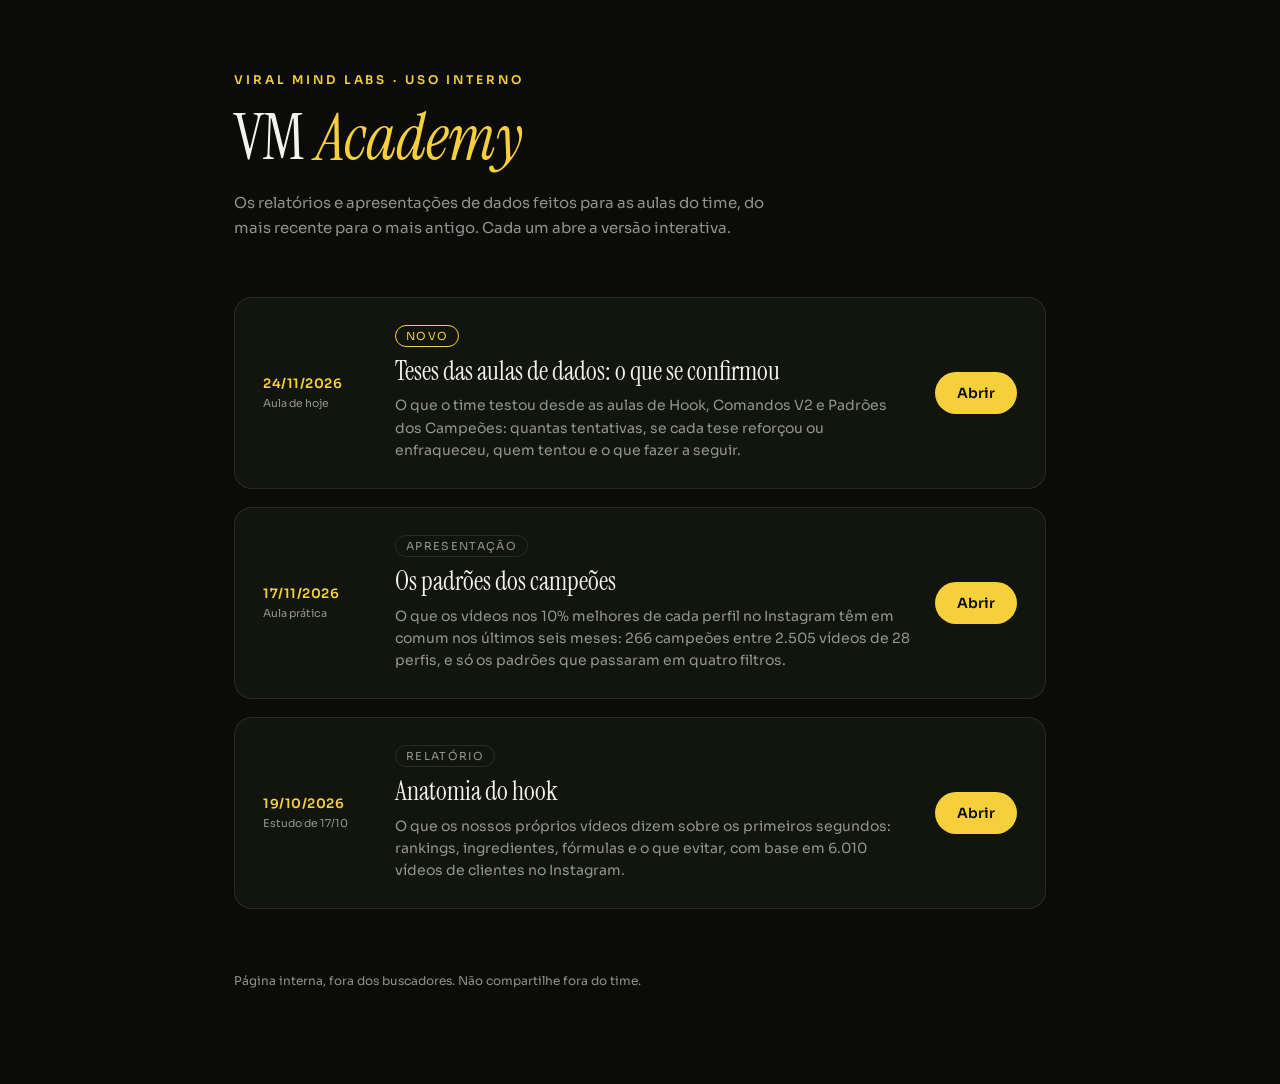
==== academy-relatorios-7q4m/index.html @ 4f53e46d "VM Academy: índice interno de relatórios e apresentações (noindex) em pasta nova" ====
<!DOCTYPE html>
<html lang="pt-BR">
<head>
<meta charset="utf-8">
<meta name="viewport" content="width=device-width, initial-scale=1">
<meta name="robots" content="noindex, nofollow">
<title>VM Academy · Relatórios e apresentações</title>
<link rel="icon" type="image/svg+xml" href="/assets/img/favicon.svg">
<link rel="preconnect" href="https://fonts.googleapis.com">
<link rel="preconnect" href="https://fonts.gstatic.com" crossorigin>
<link href="https://fonts.googleapis.com/css2?family=Instrument+Serif:ital@0;1&family=Sora:wght@300;400;500;600;700&display=swap" rel="stylesheet">
<style>
:root{--bg:#0B0C0A;--card:#12140E;--line:rgba(242,243,238,0.10);--text:#F2F3EE;--muted:rgba(242,243,238,0.58);--accent:#F5D03B;--accent-hover:#FFE178}
*{box-sizing:border-box}
body{margin:0;background:var(--bg);color:var(--text);font-family:'Sora',sans-serif;-webkit-font-smoothing:antialiased}
a{color:var(--accent);text-decoration:none}
.wrap{max-width:860px;margin:0 auto;padding:72px 24px 96px}
.eyebrow{font-size:12px;letter-spacing:0.24em;text-transform:uppercase;color:var(--accent);font-weight:600;margin:0 0 18px}
h1{font-family:'Instrument Serif',serif;font-weight:400;font-size:clamp(40px,6vw,64px);line-height:1.04;margin:0 0 18px}
h1 em{color:var(--accent);font-style:italic}
.lede{font-size:15px;line-height:1.7;color:var(--muted);margin:0 0 56px;max-width:560px}
.list{list-style:none;margin:0;padding:0;display:grid;gap:18px}
.item{background:var(--card);border:1px solid var(--line);border-radius:18px;padding:26px 28px;display:grid;grid-template-columns:110px 1fr auto;gap:22px;align-items:center;transition:border-color .2s}
.item:hover{border-color:rgba(245,208,59,0.45)}
.date{font-size:13px;color:var(--accent);font-weight:600;letter-spacing:0.04em}
.date small{display:block;color:var(--muted);font-weight:400;margin-top:4px;letter-spacing:0}
.item h2{font-family:'Instrument Serif',serif;font-weight:400;font-size:26px;line-height:1.15;margin:0 0 8px}
.item p{margin:0;font-size:14px;line-height:1.6;color:var(--muted)}
.tag{display:inline-block;font-size:11px;letter-spacing:0.12em;text-transform:uppercase;border:1px solid var(--line);color:var(--muted);border-radius:999px;padding:3px 10px;margin-bottom:10px}
.tag.new{border-color:var(--accent);color:var(--accent)}
.btn{display:inline-block;font-size:14px;font-weight:600;color:var(--bg);background:var(--accent);padding:12px 22px;border-radius:999px;white-space:nowrap}
.btn:hover{background:var(--accent-hover);color:var(--bg)}
footer{margin-top:64px;font-size:12px;color:var(--muted)}
@media (max-width:680px){.wrap{padding:48px 18px 72px}.item{grid-template-columns:1fr;gap:12px;padding:22px}.btn{justify-self:start}}
</style>
</head>
<body>
<main class="wrap">
  <p class="eyebrow">Viral Mind Labs · uso interno</p>
  <h1>VM <em>Academy</em></h1>
  <p class="lede">Os relatórios e apresentações de dados feitos para as aulas do time, do mais recente para o mais antigo. Cada um abre a versão interativa.</p>
  <ul class="list">
    <li class="item">
      <div class="date">24/11/2026<small>Aula de hoje</small></div>
      <div>
        <span class="tag new">Novo</span>
        <h2>Teses das aulas de dados: o que se confirmou</h2>
        <p>O que o time testou desde as aulas de Hook, Comandos V2 e Padrões dos Campeões: quantas tentativas, se cada tese reforçou ou enfraqueceu, quem tentou e o que fazer a seguir.</p>
      </div>
      <a class="btn" href="teses-aulas-dados/">Abrir</a>
    </li>
    <li class="item">
      <div class="date">17/11/2026<small>Aula prática</small></div>
      <div>
        <span class="tag">Apresentação</span>
        <h2>Os padrões dos campeões</h2>
        <p>O que os vídeos nos 10% melhores de cada perfil no Instagram têm em comum nos últimos seis meses: 266 campeões entre 2.505 vídeos de 28 perfis, e só os padrões que passaram em quatro filtros.</p>
      </div>
      <a class="btn" href="https://adm.viralmindlabs.com/r/pauta/2026-11-16" target="_blank" rel="noopener">Abrir</a>
    </li>
    <li class="item">
      <div class="date">19/10/2026<small>Estudo de 17/10</small></div>
      <div>
        <span class="tag">Relatório</span>
        <h2>Anatomia do hook</h2>
        <p>O que os nossos próprios vídeos dizem sobre os primeiros segundos: rankings, ingredientes, fórmulas e o que evitar, com base em 6.010 vídeos de clientes no Instagram.</p>
      </div>
      <a class="btn" href="https://adm.viralmindlabs.com/r/hook/2026-10-17" target="_blank" rel="noopener">Abrir</a>
    </li>
  </ul>
  <footer>Página interna, fora dos buscadores. Não compartilhe fora do time.</footer>
</main>
</body>
</html>
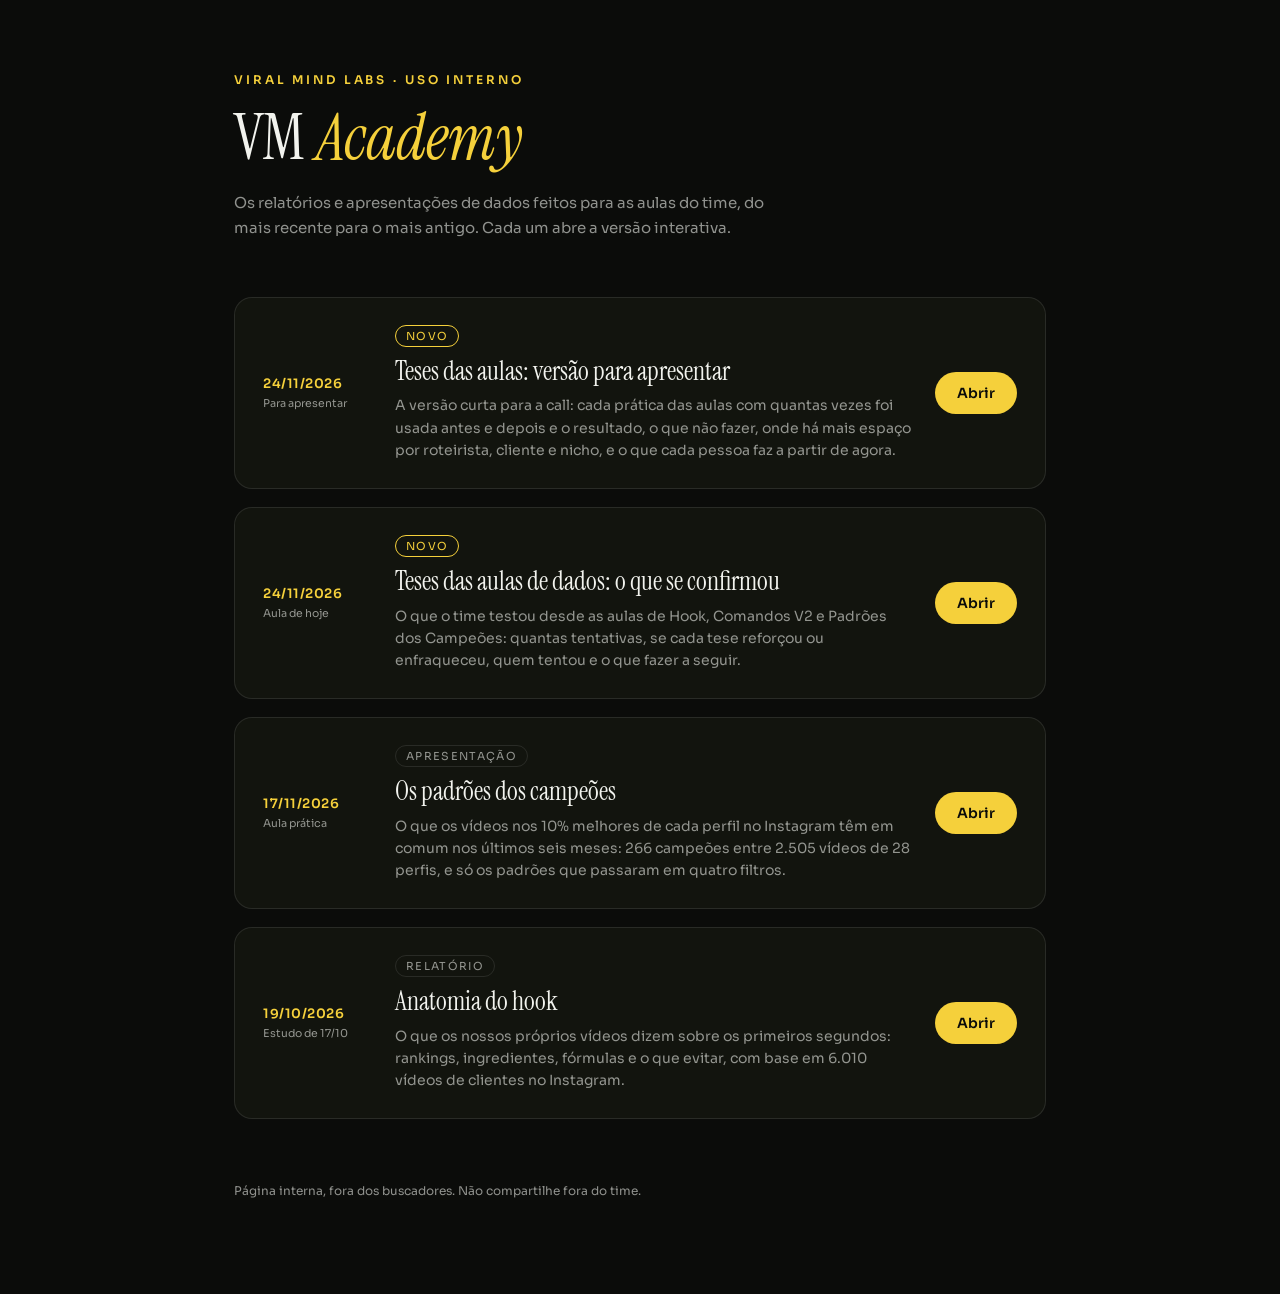
==== commit c63fb823: "Academy: versão simplificada das teses para apresentar (24/11)" ====
--- a/academy-relatorios-7q4m/index.html
+++ b/academy-relatorios-7q4m/index.html
@@ -41,6 +41,15 @@
   <p class="lede">Os relatórios e apresentações de dados feitos para as aulas do time, do mais recente para o mais antigo. Cada um abre a versão interativa.</p>
   <ul class="list">
     <li class="item">
+      <div class="date">24/11/2026<small>Para apresentar</small></div>
+      <div>
+        <span class="tag new">Novo</span>
+        <h2>Teses das aulas: versão para apresentar</h2>
+        <p>A versão curta para a call: cada prática das aulas com quantas vezes foi usada antes e depois e o resultado, o que não fazer, onde há mais espaço por roteirista, cliente e nicho, e o que cada pessoa faz a partir de agora.</p>
+      </div>
+      <a class="btn" href="teses-simples/">Abrir</a>
+    </li>
+    <li class="item">
       <div class="date">24/11/2026<small>Aula de hoje</small></div>
       <div>
         <span class="tag new">Novo</span>
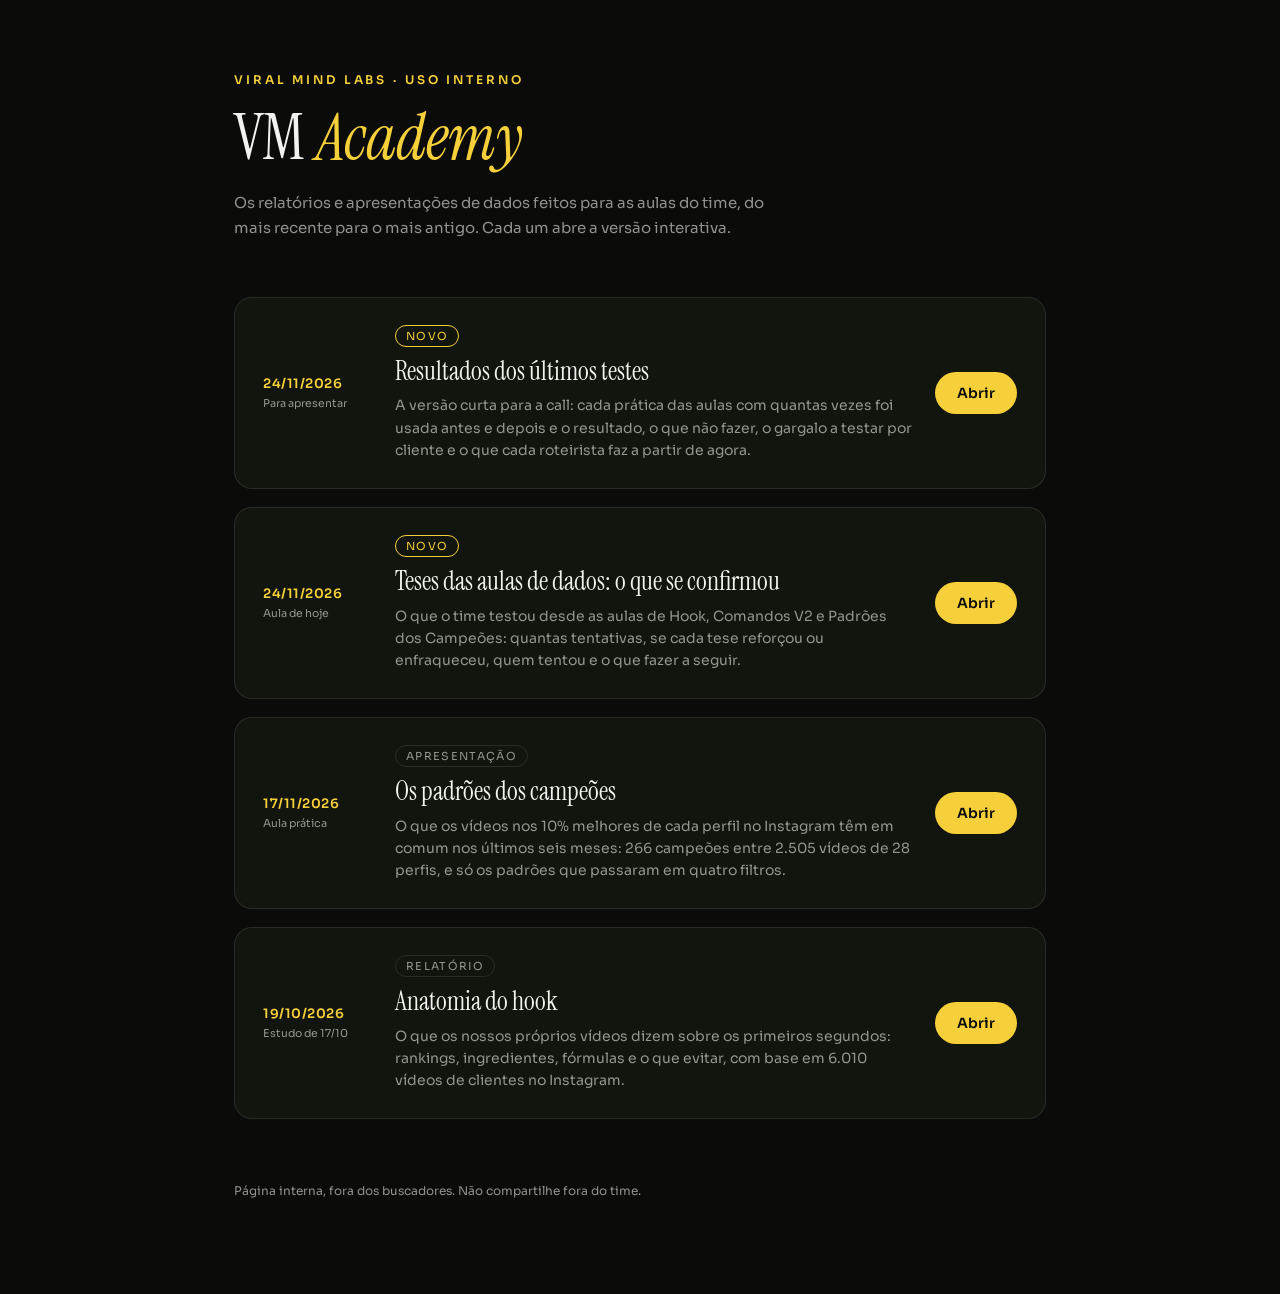
==== commit 7dc0df5e: "academy: teses-simples abre na timeline, título 'Resultados dos últimos testes' (página e card do ín" ====
--- a/academy-relatorios-7q4m/index.html
+++ b/academy-relatorios-7q4m/index.html
@@ -44,8 +44,8 @@
       <div class="date">24/11/2026<small>Para apresentar</small></div>
       <div>
         <span class="tag new">Novo</span>
-        <h2>Teses das aulas: versão para apresentar</h2>
-        <p>A versão curta para a call: cada prática das aulas com quantas vezes foi usada antes e depois e o resultado, o que não fazer, onde há mais espaço por roteirista, cliente e nicho, e o que cada pessoa faz a partir de agora.</p>
+        <h2>Resultados dos últimos testes</h2>
+        <p>A versão curta para a call: cada prática das aulas com quantas vezes foi usada antes e depois e o resultado, o que não fazer, o gargalo a testar por cliente e o que cada roteirista faz a partir de agora.</p>
       </div>
       <a class="btn" href="teses-simples/">Abrir</a>
     </li>
